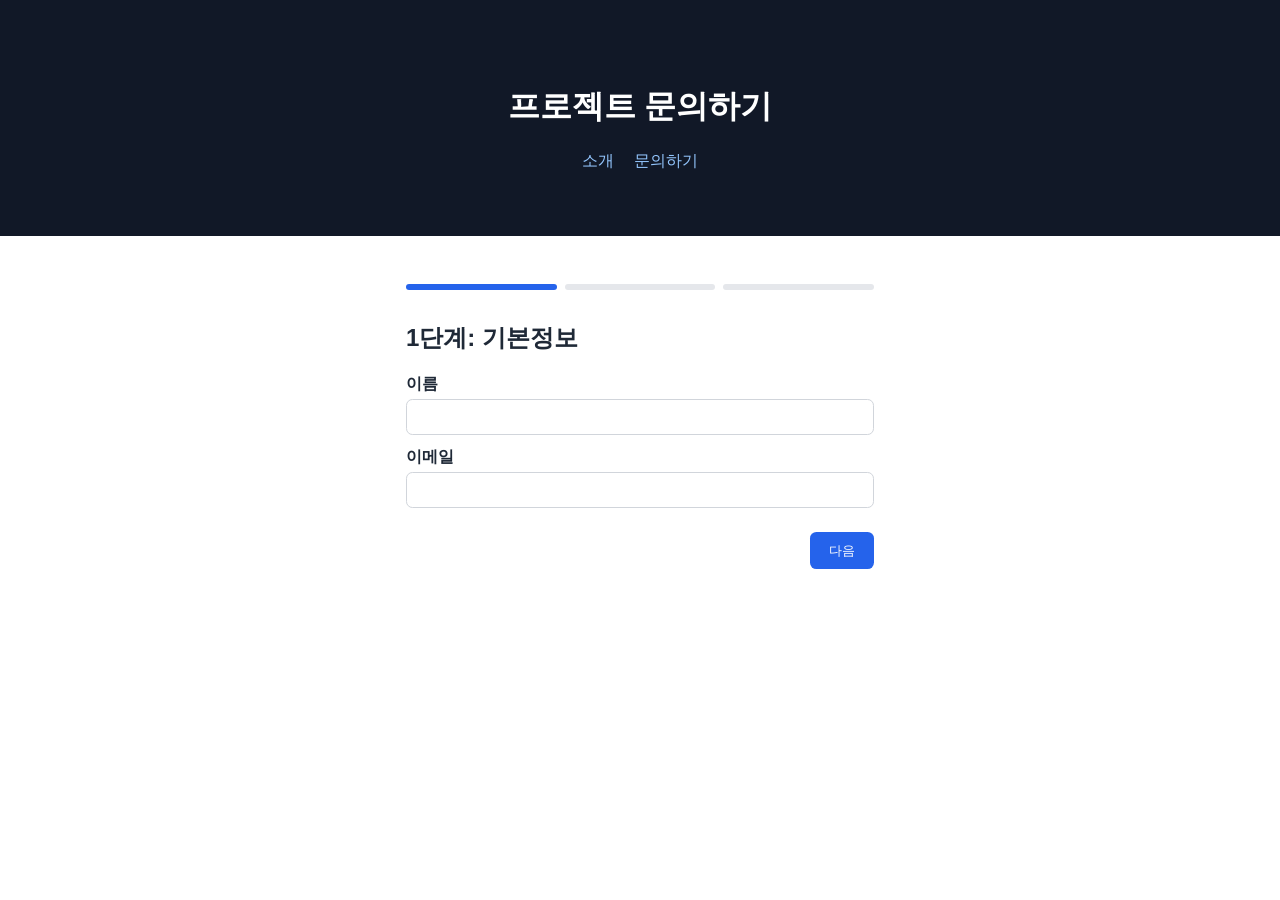
==== contact.html @ 66d01066 "Add simple two-page portfolio site (intro+gallery, multi-step contact form) Scoped down from the ori" ====
<!doctype html>
<html lang="ko">
<head>
  <meta charset="utf-8" />
  <meta name="viewport" content="width=device-width, initial-scale=1" />
  <title>문의하기</title>
  <link rel="stylesheet" href="css/style.css" />
</head>
<body>
  <header class="hero">
    <h1>프로젝트 문의하기</h1>
    <nav>
      <a href="index.html">소개</a>
      <a href="contact.html">문의하기</a>
    </nav>
  </header>

  <main class="form-container">
    <div class="progress">
      <div class="progress-step" data-step="1"></div>
      <div class="progress-step" data-step="2"></div>
      <div class="progress-step" data-step="3"></div>
    </div>

    <section class="form-step" data-step="1">
      <h2>1단계: 기본정보</h2>
      <label for="field-name">이름</label>
      <input id="field-name" type="text" />
      <label for="field-email">이메일</label>
      <input id="field-email" type="email" />
      <div class="form-actions">
        <button id="btn-next-1" class="primary">다음</button>
      </div>
    </section>

    <section class="form-step" data-step="2">
      <h2>2단계: 프로젝트 문의</h2>
      <label for="field-project-type">문의 유형</label>
      <select id="field-project-type">
        <option value="web">웹</option>
        <option value="mobile">모바일</option>
        <option value="ai">AI</option>
        <option value="design">디자인</option>
      </select>
      <label for="field-description">프로젝트 설명</label>
      <textarea id="field-description" rows="4"></textarea>
      <div class="form-actions">
        <button id="btn-prev-2" class="secondary">이전</button>
        <button id="btn-next-2" class="primary">제출</button>
      </div>
    </section>

    <section class="form-step" data-step="3">
      <h2>완료되었습니다</h2>
      <p>문의해주셔서 감사합니다. 빠르게 연락드리겠습니다.</p>
    </section>
  </main>

  <script src="js/form.js"></script>
</body>
</html>
---- css/style.css ----
* { box-sizing: border-box; }
body { margin: 0; font-family: -apple-system, "Segoe UI", sans-serif; color: #1f2937; }

.hero { padding: 4rem 2rem; background: #111827; color: white; text-align: center; }
.hero nav a { color: #93c5fd; margin: 0 0.5rem; text-decoration: none; }

.gallery { padding: 2rem; max-width: 1100px; margin: 0 auto; }
.filters { display: flex; gap: 0.5rem; margin-bottom: 1.5rem; flex-wrap: wrap; }
.filters button {
  padding: 0.5rem 1rem; border: 1px solid #d1d5db; border-radius: 999px;
  background: white; cursor: pointer;
}
.filters button.active { background: #2563eb; color: white; border-color: #2563eb; }

.gallery-grid { display: grid; grid-template-columns: repeat(auto-fill, minmax(240px, 1fr)); gap: 1.25rem; }
.project-card { border: 1px solid #e5e7eb; border-radius: 0.75rem; padding: 1rem; }
.project-card:hover { box-shadow: 0 4px 12px rgba(0,0,0,0.08); }
.project-thumb { height: 140px; border-radius: 0.5rem; margin-bottom: 0.75rem; }
.project-thumb--web { background: linear-gradient(135deg, #60a5fa, #2563eb); }
.project-thumb--mobile { background: linear-gradient(135deg, #34d399, #059669); }
.project-thumb--ai { background: linear-gradient(135deg, #f472b6, #db2777); }
.project-thumb--design { background: linear-gradient(135deg, #fbbf24, #d97706); }

.footer { text-align: center; padding: 2rem; color: #6b7280; }

.form-container { max-width: 500px; margin: 3rem auto; padding: 0 1rem; }
.progress { display: flex; gap: 0.5rem; margin-bottom: 2rem; }
.progress-step { flex: 1; height: 6px; background: #e5e7eb; border-radius: 999px; }
.progress-step.active { background: #2563eb; }
.form-step label { display: block; margin: 0.75rem 0 0.25rem; font-weight: 600; }
.form-step input, .form-step select, .form-step textarea {
  width: 100%; padding: 0.6rem; border: 1px solid #d1d5db; border-radius: 0.4rem;
}
.form-actions { margin-top: 1.5rem; display: flex; gap: 0.75rem; justify-content: flex-end; }
.form-actions button { padding: 0.6rem 1.2rem; border-radius: 0.4rem; border: none; cursor: pointer; }
.form-actions .primary { background: #2563eb; color: white; }
.form-actions .secondary { background: #e5e7eb; }
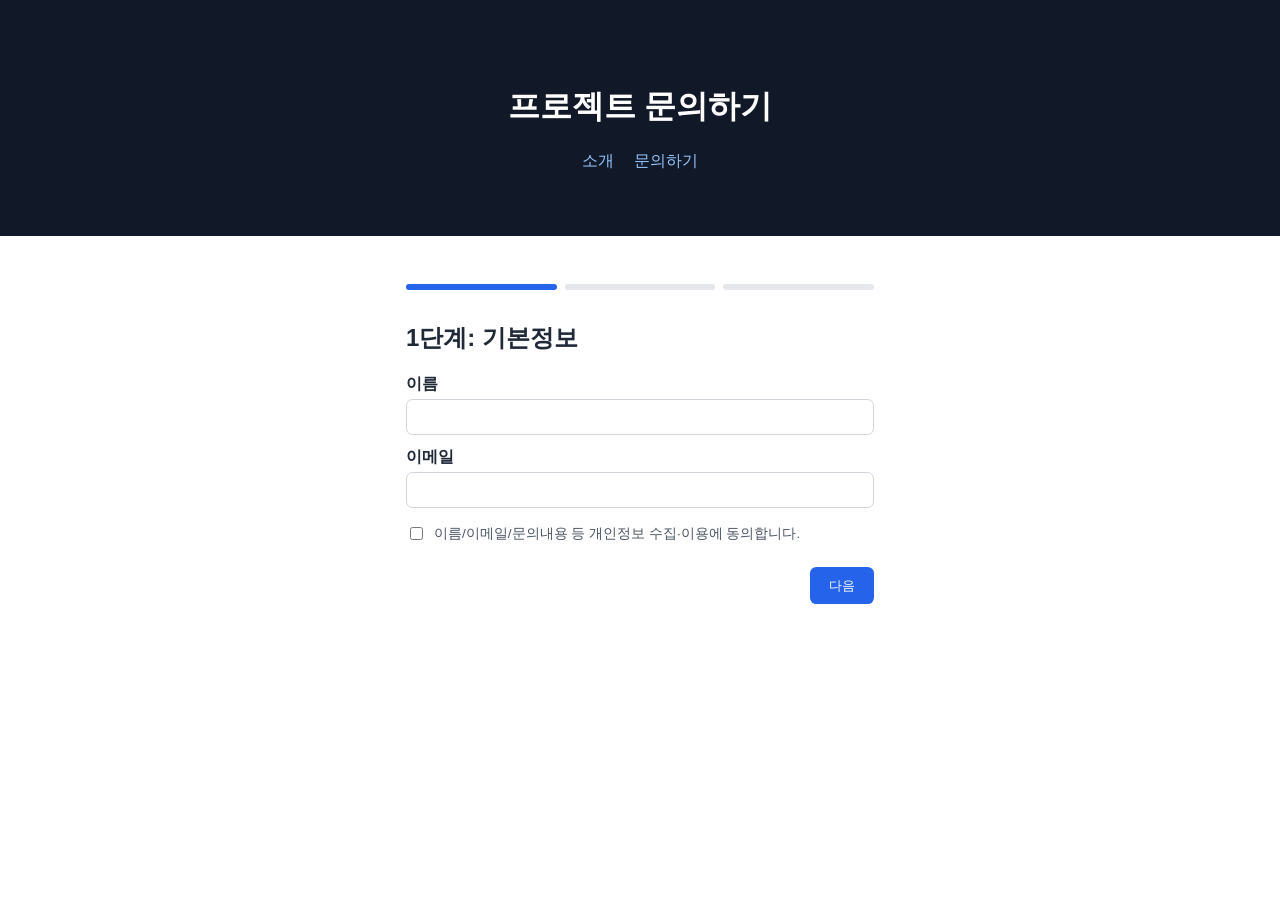
==== commit 263492ee: "Add visitor logging (Google Sheets via Apps Script) Client-side tracker.js collects visit info, devi" ====
--- a/contact.html
+++ b/contact.html
@@ -7,7 +7,7 @@
   <link rel="stylesheet" href="css/style.css" />
 </head>
 <body>
-  <header class="hero">
+  <header class="hero" data-section="contact-hero">
     <h1>프로젝트 문의하기</h1>
     <nav>
       <a href="index.html">소개</a>
@@ -15,7 +15,7 @@
     </nav>
   </header>
 
-  <main class="form-container">
+  <main class="form-container" data-section="contact-form">
     <div class="progress">
       <div class="progress-step" data-step="1"></div>
       <div class="progress-step" data-step="2"></div>
@@ -28,6 +28,10 @@
       <input id="field-name" type="text" />
       <label for="field-email">이메일</label>
       <input id="field-email" type="email" />
+      <div class="consent-row">
+        <input type="checkbox" id="field-consent" />
+        <label for="field-consent">이름/이메일/문의내용 등 개인정보 수집·이용에 동의합니다.</label>
+      </div>
       <div class="form-actions">
         <button id="btn-next-1" class="primary">다음</button>
       </div>
@@ -56,6 +60,9 @@
     </section>
   </main>
 
+  <script>window.TRACKER_PAGE = 'contact';</script>
+  <script src="js/config.js"></script>
+  <script src="js/tracker.js"></script>
   <script src="js/form.js"></script>
 </body>
 </html>
--- a/css/style.css
+++ b/css/style.css
@@ -35,3 +35,7 @@
 .form-actions button { padding: 0.6rem 1.2rem; border-radius: 0.4rem; border: none; cursor: pointer; }
 .form-actions .primary { background: #2563eb; color: white; }
 .form-actions .secondary { background: #e5e7eb; }
+
+.consent-row { display: flex; align-items: center; gap: 0.5rem; margin-top: 1rem; font-size: 0.85rem; color: #4b5563; }
+.consent-row input[type="checkbox"] { width: auto; }
+.consent-row label { display: inline; font-weight: 400; margin: 0; }
